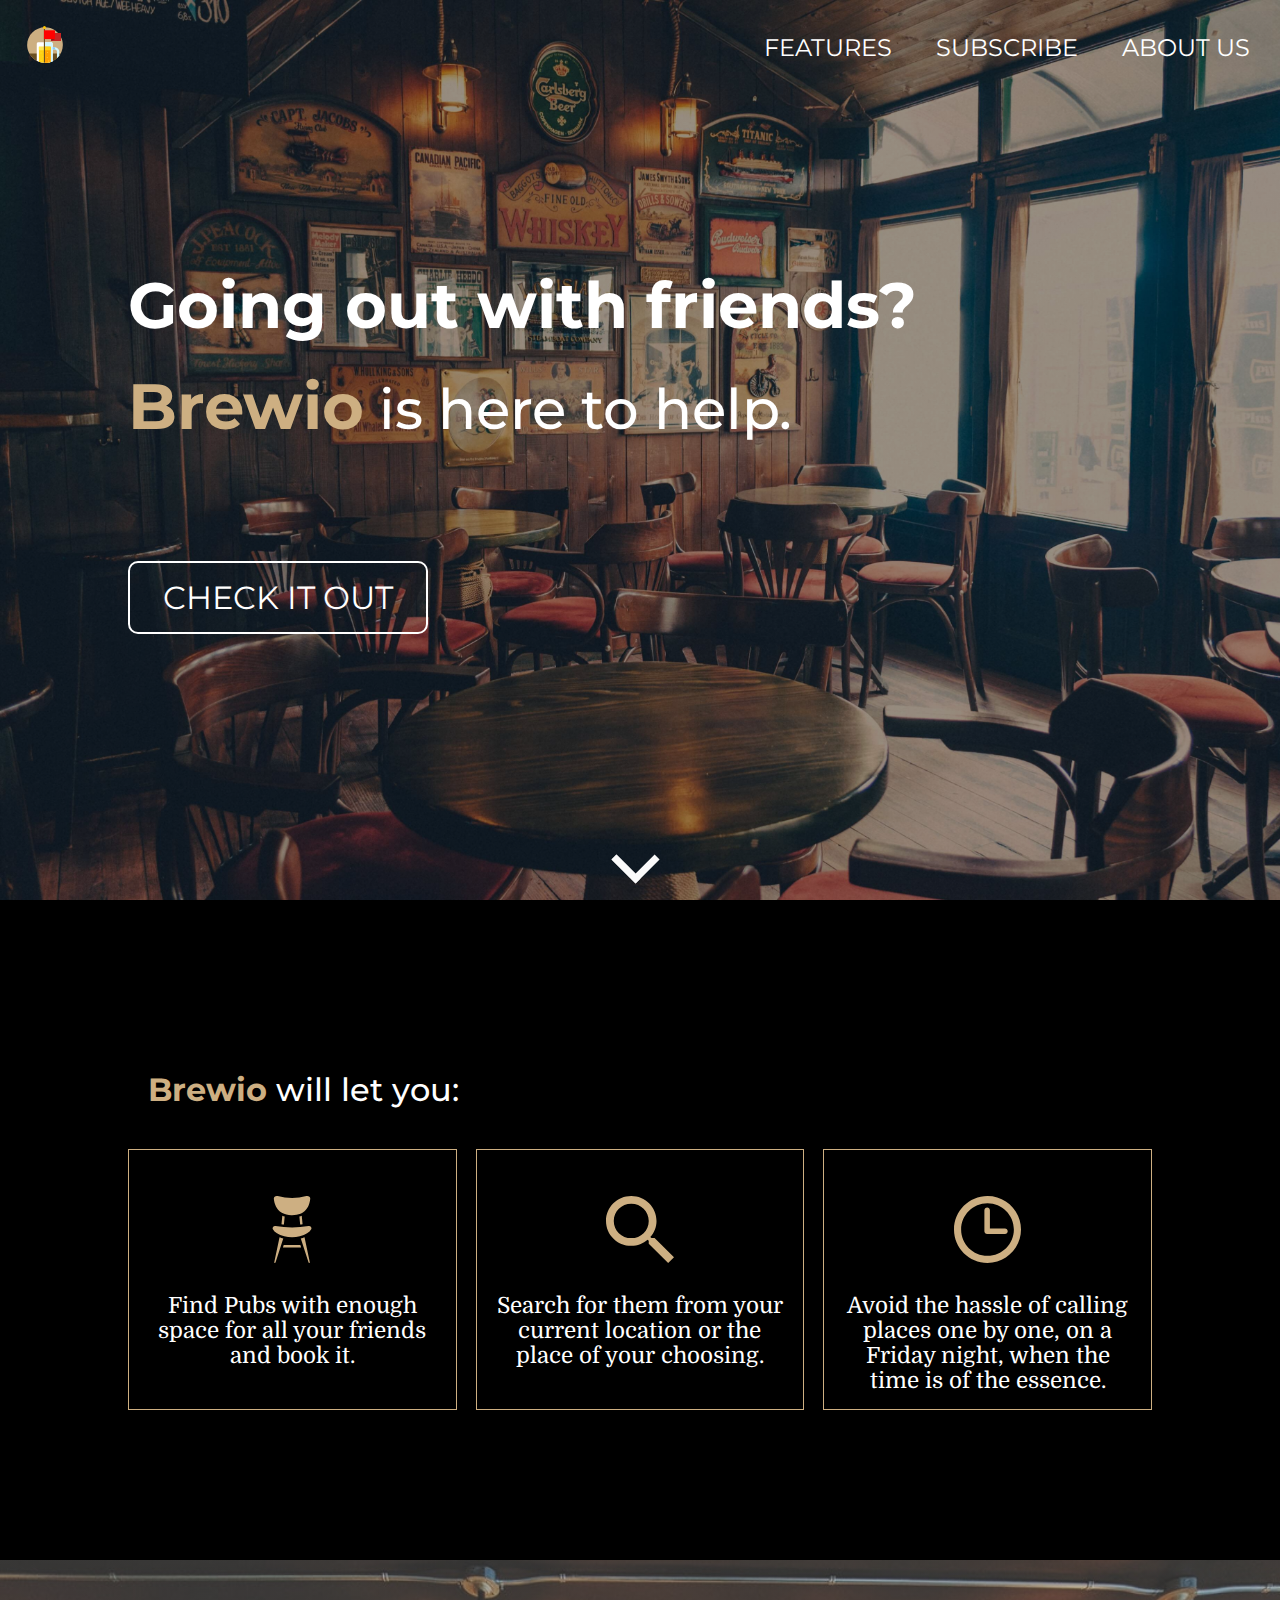
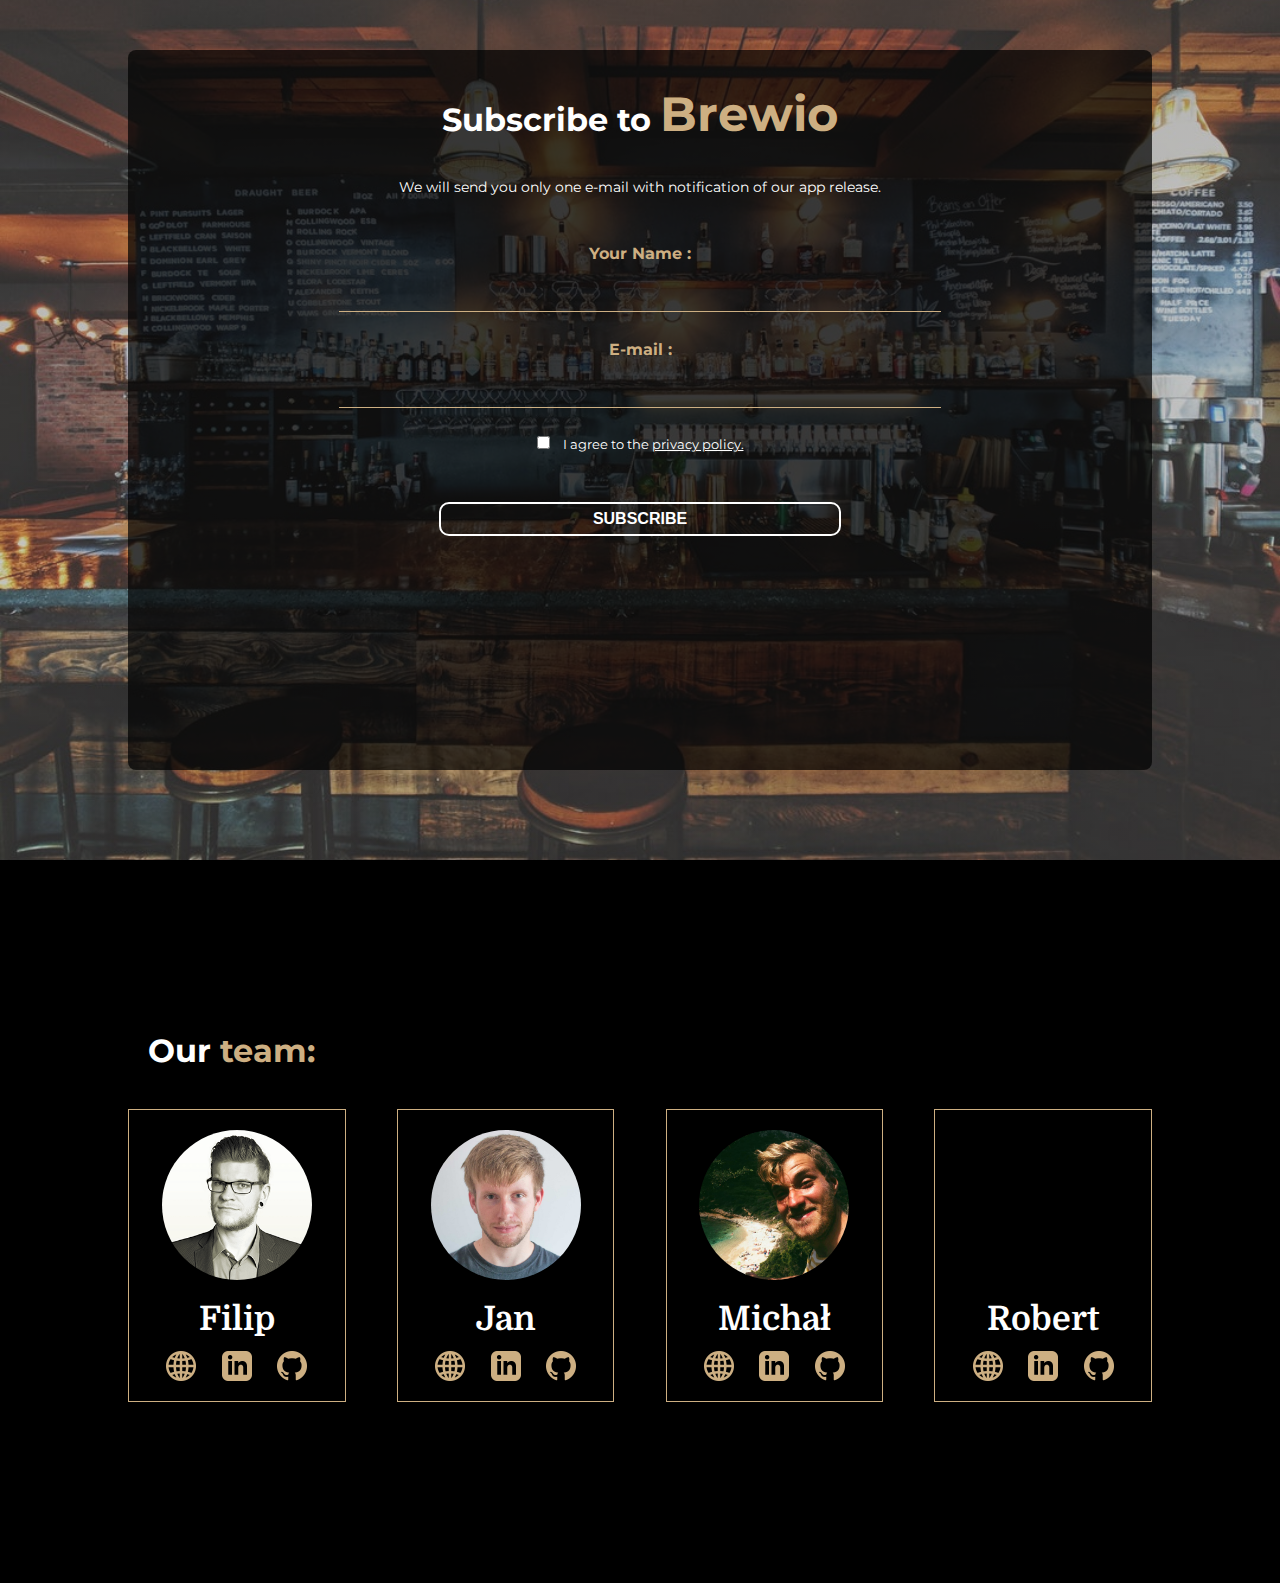
==== index.html @ 59bae487 "Merge pull request #21 from infoshareacademy/Game_start" ====
<!DOCTYPE html>
<html lang="pl">

<head>

   <meta charset="UTF-8">
   <meta name="viewport" content="width=device-width, initial-scale=1.0">
   <meta http-equiv="X-UA-Compatible" content="ie=edge">
   <link rel="stylesheet" href="features.css">
   <link rel="stylesheet" href="form.css">
   <link rel="stylesheet" type="text/css" href="team new.css">
   <link href="https://fonts.googleapis.com/css?family=Domine:400,700|Montserrat:400,600,500,700&amp;subset=latin-ext"
      rel="stylesheet">
   <link rel="stylesheet" href="header.css">
   <link rel="icon" href="img/favicon.png" sizes="16x16" type="image/png">
   <title>Brewio App website</title>
</head>

<body>
   <div class="container">
      <nav>
         <div>
            <img src="img/brewio.svg" alt="">
         </div>
         <ul class="navbar-items">
            <li><a href="#features">Features</a></li>
            <li><a href="#subscribe">Subscribe</a></li>
            <li><a href="#about-us">About us</a></li>
         </ul>
      </nav>

      <header>
         <div class="hero-text">
            <h1>Going out with friends?</h1>
            <h2><span class="font-color">Brewio</span> is here to help.</h2>
            <a href="#subscribe">CHECK IT OUT</a>
            <div>
               <a href="#features" class="arrow"></a>
            </div>
         </div>
      </header>
      <div class="features" id="features">
         <h2 class="fh2">
            <p>Brewio</p> will let you:
         </h2>
         <p class="fpar">
            <img class="ficon" src="img/chair.svg">
            Find Pubs with enough space for all your friends and book it.
         </p>
         <p class="fpar">
            <img class="ficon" src="img/searching-magnifying-glass.svg">
            Search for them from your current location or the place of your choosing.
         </p>
         <p class="fpar">
            <img class="ficon" src="img/clock-circular-outline.svg">
            Avoid the hassle of calling places one by one, on a Friday night, when the time is of the essence.
         </p>
      </div>

      <div class="form_container" id="subscribe">
         <div class="form_container--field">
           
            <h3>Subscribe to <span>Brewio</span> </h3>
            <p class="notification_info">We will send you only one e-mail with notification of our app release.</p>
            <form class="form" action="" class="subscribe_form">
               <label class="label_fill" for="subscriber_name">Your Name :</label>
               <br>
               <input class="input_fill" type="text" name="user_name" id="user_name">
               <br>
               <label class="label_fill" for=" user_email">E-mail :</label>
               <br>
               <input class="input_fill" type="email" name="user_email" id="email" required>
               <br>
               <label class="checkbox_label"><input required type="checkbox" class="checkbox" name="user_agreement" id="user_agreement">
                  I agree
                  to the
                  <a href="https://www.freeprivacypolicy.com/privacy/view/16cb016e882e8cc6f31587582382a769" class="privacy_link"
                     target="_blank">privacy policy.</a> </label>
               <br>
               <input class="subscribe_button" type="submit" value="Subscribe">
            </form>
     
         </div>
      </div>
      <div class="team" id="about-us">
         <h2 class="team-title">Our <span>team:</span></h2>

         <div class="team_profile team_profile-1">
            <img src="./img/45480039.png" class="tprofilephoto" alt="Profile photo 1">
            <h2>Filip</h2>
            <a href="https://finnfinito.github.io/finnfinito.github.io/"><img class="webpage" src="./img/WEB.png" alt="My Website"></a>
            <a href="https://www.linkedin.com/in/filip-chamier-cieminski/"><img class="linkedin" src="./img/LIN.png"
                  alt="My LinkedIn"></a>
            <a href="https://github.com/FinnFinito"><img class="github" src="./img/GIT.png" alt="My GitHub"></a>
         </div>

         <div class="team_profile team_profile-2">
            <img src="./img/profileSQ.jpg" class="tprofilephoto" alt="Profile photo 2">
            <h2>Jan</h2>
            <a href="https://jan-grasewicz.github.io/"><img class="webpage" src="./img/WEB.png" alt="My Website"></a>
            <a href="https://www.linkedin.com/in/jan-grasewicz/"><img class="linkedin" src="./img/LIN.png" alt="My LinkedIn"></a>
            <a href="https://github.com/jan-grasewicz"><img class="github" src="./img/GIT.png" alt="My GitHub"></a>
         </div>

         <div class="team_profile team_profile-3">
            <img src="./img/michal.jpg" class="tprofilephoto" alt="Profile photo 3">
            <h2>Michał</h2>
            <a href="https://mtrendel.github.io"><img class="webpage" src="./img/WEB.png" alt="My Website"></a>
            <a href="https://www.linkedin.com/in/micha%C5%82-trendel-4b00a7177/"><img class="linkedin" src="./img/LIN.png"
                  alt="My LinkedIn"></a>
            <a href="https://github.com/mtrendel"><img class="github" src="./img/GIT.png" alt="My GitHub"></a>
         </div>

         <div class="team_profile team_profile-4">
            <img src="./img/square_blank.png" class="tprofilephoto" alt="Profile photo 4">
            <h2>Robert</h2>
            <a href="https://robert-dopieralski.github.io/"><img class="webpage" src="./img/WEB.png" alt="My Website"></a>
            <a href="https://ar.linkedin.com/in/robert-dopieralski-0a8549177"><img class="linkedin" src="./img/LIN.png"
                  alt="My LinkedIn"></a>
            <a href="https://github.com/robert-dopieralski"><img class="github" src="./img/GIT.png" alt="My GitHub"></a>
         </div>

      </div>
   </div>

   </div>
   </div>
   <script src="script.js"></script>
</body>

</html>
---- features.css ----
* {
    box-sizing: border-box;
}

html body {
    background: black;
    color: white;
    margin: 0 auto;
}

.features {
    font-family: 'Montserrat', sans-serif;
    font-size: 20px;
    width: 80%;
    padding-top: 50px;
    padding-bottom: 150px;
    margin: 0 auto;

    display: grid;
    grid-template-rows: auto auto auto auto;
    grid-gap: 1.2rem;
    justify-items: center;
    align-items: center;
}

.fh2 {
    font-weight: 500;
    font-size: 2rem;
    padding: 2%;
    justify-self: left;
}

.fh2>p {
    font-weight: bold;
    color: #cdaf82;
    display: inline-block;
}

.fpar{
    background: black;
    font-family: 'Domine', serif;
    font-size: 1.4rem;
    padding: 5%;
    text-align: center;
    border: 1px solid #cdaf82;
    /* background: linear-gradient(#000,#000,#000,#000,#000,#cdaf8248); */
}

.ficon {
    display: block;
    width: 50px;
    height: auto;
    margin: 5% auto;
}

/* tablet */

@media (min-width:768px) and (max-width:1024px) {

    .features {
        padding-top: 150px;
        grid-template-columns: 1fr 1fr 1fr;
        grid-template-rows: auto auto;
    }

    .fh2{
        grid-column: 1/span 3;
    }

    .fpar {
        height: 100%;
    }

    .ficon {
        width: 22%;
        height: auto;
        margin: 10% auto;
    }
}
/* desktop */

@media (min-width:1025px) {

    .features {
        padding-top: 150px;
        grid-template-columns: 1fr 1fr 1fr;
        grid-template-rows: auto auto;
    }

    .fh2{
        grid-column: 1/span 3;
    }

    .fpar {
        height: 100%;
    }
    
    .ficon {
        width: 23%;
        height: auto;
        margin: 10% auto;
    }
}
---- form.css ----
/*brewio color -  #cdaf82 */

* {
  box-sizing: border-box;
  padding: 0;
  margin: 0;
}

body {
  font-family: 'Domine', serif;
  font-family: 'Montserrat', sans-serif;
  color: white;
}

.form_container {
  display: flex;
  justify-content: center;
  align-items: center;
  height: 100vh;
  width: 100%;
  background-image: linear-gradient(#6665656b, #75737354), url(./img/form_bg2.jpg);
  background-repeat: no-repeat;
  background-position: center;
  background-size: cover;
}

.form_container--field {
  width: 80%;
  height: 80%;
  padding: 20px;
  font-size: 14px;
  text-align: center;
  background-color: rgba(0, 0, 0, 0.7);
  border-radius: 8px;
}

.form_container--field h3 {
  margin: 0;
  font-weight: 700;
  font-size: 1.8rem;
}

.form_container--field span {
  padding-bottom: 20px;
  font-size: 2.5rem;
  font-weight: bold;
  color: #cdaf82;
}

.notification_info {
  margin: 15px 0 5px 0;
  font-size: .8rem;
}

.form_container--field label {
  display: inline-block;
  padding-top: 10px;
}

.label_fill {
  margin-top: 5px;
  font-size: .8rem;
  font-weight: bold;
  color: #cdaf82;
}

.input_fill {
  width: 85%;
  padding: 15px;
  outline: 0;
  border: none;
  border-bottom: 1px solid #cdaf82;
  font-size: 1rem;
  text-align: center;
  color: #fff;
  background-color: transparent;
}

.checkbox_label {
  display: inline-block;
  margin-top: 15px;
  font-size: 11px;
}

.checkbox {
  margin-right: 10px;
}

.privacy_link {
  color: white;
}

.subscribe_button {
  width: 80%;
  margin-top: 15px;
  padding: 10px 10px;
  border: 2px solid white;
  border-radius: 10px;
  font-size: 1rem;
  font-weight: bold;
  text-transform: uppercase;
  cursor: pointer;
  color: white;
  background-color: transparent;
  transition: background-color 0.5s;
}

.subscribe_button:hover {
  background-color: #cdaf82;
}

@media (orientation:landscape) {
  .form_container--field {
    padding: 10px
  }
  .form_container--field h3 {
    font-size: 1.3rem;
  }
  .form_container--field span {
    font-size: 2rem;
  }
  .notification_info {
    margin: 10px 0 5px 0;
    font-size: .75rem;
  }
  .form_container--field label {
    padding-top: 3px;
  }
  .label_fill {
    margin-top: 0;
  }
  .input_fill {
    width: 60%;
    padding: 5px;
    outline: 0;
    border: none;
    border-bottom: 1px solid #cdaf82;
    font-size: 1rem;
    text-align: center;
    color: #fff;
    background-color: transparent;
  }
  .checkbox_label {
    margin-top: 5px;
  }
  .subscribe_button {
    width: 50%;
    margin-top: 10px;
    padding: 6px 6px;
    font-size: 1rem;
  }
}

@media (min-width: 360px) and (orientation: portrait) {
  .subscribe_button {
    margin-top: 40px;
  }
  .checkbox_label {
    padding-top: 15px;
  }
  .notification_info {
    margin: 20px 5px;
  }
}

@media(min-width: 640px) and (orientation: landscape) {
  .notification_info {
    margin: 15px 5px;
  }
  .subscribe_button {
    margin-top: 15px;
  }
  .checkbox_label {
    margin-top: 6px;
  }
  .input_fill {
    margin-bottom: 5px;
  }
}

@media (min-width: 768px) {
  .form_container--field h3 {
    margin: 25px 0 25px 0;
    font-size: 2rem;
  }
  .form_container--field span {
    padding-bottom: 20px;
    font-size: 3rem;
    font-weight: bold;
    color: #cdaf82;
  }
  .notification_info {
    margin: 35px 0 25px 0;
    font-size: 0.9rem;
  }
  .label_fill {
    margin: 20px 0 20px 0;
    font-size: 1rem;
  }
  .checkbox_label {
    margin-top: 20px;
    margin-bottom: 10px;
    font-size: 0.8rem;
  }
  .subscribe_button {
    margin-top: 40px;
    font-size: 1rem;
  }
}

@media (min-width: 1280px) {
  .subscribe_button {
    width: 40%;
  }
}

@media (min-width: 1400px) {
  .form_container--field {
    margin: 0 auto;
    max-width: 1200px;
  }
  .input_fil .form_container--field h3 {
    margin-top: 50px;
    width: 40%;
  }
  .subscribe_button {
    width: 30%;
    font-size: 1.5rem;
  }
}
---- team new.css ----
* {
    box-sizing: border-box;
}

html body {
    background: black;
    color: white;
    margin: 0 auto;
}

.team {
    /* background: white; */
    font-size: 20px;
    width: 80%;
    height: 100%;
    padding-top: 50px;
    padding-bottom: 100px;
    margin: 0 auto;
    display: grid;
    grid-template-rows: auto auto auto auto auto;
    grid-gap:  1.2rem;
    justify-items: center;
    align-items: center;
}

.team-title{
    font-size: 2rem;
    justify-self: left;
    padding: 2%;
}

.team-title>span{
    color: #cdaf82;
}

.team_profile {
    background: black;
    font-family: 'Domine', serif;
    font-size: 1.4rem;
    padding: 5%;
    text-align: center;
    width: 100%;
    border: 1px solid #cdaf82;
    /* background: linear-gradient(#000,#000,#000,#000,#000,#cdaf8248); */
}

.tprofilephoto {
    border-radius: 500px;
    display: block;
    max-width: 150px;
    height: auto;
    margin: 5% auto;
    /* box-shadow: 0px 2px 10px #cdaf82 */
}

.team_profile>h2{
    padding: 5%;
}

.linkedin, .webpage, .github {
    display: inline;
    width: 30px;
    height: auto;
    margin: 2% 5%;
}

/* tablet */

@media (min-width:500px) and (max-width:1099px) {

    .team {
        grid-template-columns: auto auto;
        grid-template-rows: auto auto auto;
        grid-gap: 1.2rem;
        padding-top: 100px;
        padding-bottom: 100px;

    }
    .team-title{
        grid-column: 1/span 2;
        justify-self: left;
    }

    
    .tprofilephoto {
        max-width: 150px;
    }

    .linkedin, .webpage, .github {
        width: 30px;
        height: auto;
    }
}

/* desktop */

@media (min-width:1100px) {

    .team {
        grid-template-columns: 1fr 1fr 1fr 1fr;
        grid-template-rows: auto auto;
        grid-gap: 5%;
        padding-top: 150px;
        padding-bottom: 200px;
    }

    .team-title{
        grid-column: 1/span 4;
        justify-self: left;
    }

    .tprofilephoto {
        max-width: 150px;
    }

    .linkedin, .webpage, .github {
        width: 30px;
        height: auto;
    }
}
---- header.css ----
* {
    box-sizing: border-box;
    margin: 0;
    padding: 0;
}

html {
    scroll-behavior: smooth;
}

header {
    height: 100vh;
    background-image: linear-gradient(#00000069, #00000069), url(img/nikola-jovanovic-198375-unsplash.jpg);
    background-position: left;
    background-size: cover;
    position: relative;
}

nav {
    display: block;
    width: 100%;
    padding-top: 5px;
    padding-left: 5px;
    justify-content: space-between;
    align-items: center;
    background-color: rgba(0, 0, 0, 0.705);
    position: absolute;
    top: 0;
    z-index: 999999999;
}

nav.js__fixed{
    position: fixed;
}


nav>div img {
    width: 50px;
    padding: 5px;
}

nav>ul {
    display: none;
    top: 0;
    list-style: none;
}

nav:hover ul {
    display: block;
}

nav>ul>li {
    text-align: center;
    display: block;
    padding: 10px;
    border-top: 2px solid black;
}

.navbar-items>li>a {
    text-decoration: none;
    font-size: 1rem;
    color: white;
    text-transform: uppercase;
    font-family: 'Montserrat'
}

.navbar-items>li:last-child{
    padding-bottom: 20px;
}

.navbar-items>li:last-of-type{
    border-bottom: 1px solid #cdaf82;
}


/* arrow */

.arrow {
    width: 3vmin;
    height: 3vmin;
    box-sizing: border-box;
    position: absolute;
    left: calc(50% - 1.5vmin);
    right: 50%;
    bottom: 27px;
    transform: rotate(135deg);
}

.arrow::before {
    content: '';
    width: 100%;
    height: 100%;
    border-width: .8vmin .8vmin 0 0;
    border-style: solid;
    border-color: #fafafa;
    transition: .2s ease;
    display: block;
    transform-origin: 100% 0;
}

.arrow:after {
    content: '';
    float: left;
    position: relative;
    top: -100%;
    width: 100%;
    height: 100%;
    border-width: 0 .8vmin 0 0;
    border-style: solid;
    border-color: #fafafa;
    transform-origin: 100% 0;
    transition: .2s ease;
}

.arrow:hover::after {
    transform: rotate(45deg);
    border-color: #cdaf82;
    height: 120%;
}

.arrow:hover::before {
    border-color: #cdaf82;
    transform: scale(0.8);
}


/* arrow */

.icon {
    height: auto;
    position: absolute;
    color: white;
    bottom: 0;
    left: 0;
    right: 0;
    text-align: center;
}

.icon>img {
    width: 40px;
}

.hero-text {
    display: flex;
    flex-direction: column;
    height: 100vh;
    justify-content: center;
    padding-left: 10%;
}

.hero-text>h1,
.hero-text>h2,
.hero-text>a {
    font-family: 'Montserrat', sans-serif;
    color: white;
}

.hero-text>h1 {
    font-size: 2rem;
    font-weight: 700;
    margin-bottom: 2%;
}

.font-color {
    font-size: 2rem;
    font-weight: 700;
    color: #cdaf82;
}

.hero-text>h2 {
    font-size: 1.5rem;
    font-weight: 500;
    margin-right: 2%;
}

.hero-text>a {
    font-size: 1rem;
    border: 2px solid white;
    border-radius: 10px;
    margin-top: 10%;
    width: 200px;
    padding-top: 15px;
    padding-bottom: 15px;
    padding-left: 1%;
    padding-right: 1%;
    text-decoration: none;
    text-align: center;
    transition: background-color 0.5s;
}

.hero-text>a:hover {
    background-color: #cdaf82;
}

@media (min-width: 768px) {
    .hero-text>h1 {
        font-size: 2.5rem;
    }
    .font-color {
        font-size: 2.5rem;
    }
    .hero-text>a {
        font-size: 1.5rem;
    }
    .hero-text>h2 {
        font-size: 2rem;
    }
    nav {
        display: flex;
        justify-content: space-between;
        align-items: center;
        width: 100%;
        padding: 20px;
        background-color: rgba(255, 255, 255, 0);
    }
    .js__fixed{
        background-color: rgba(0, 0, 0, 0.883);
    }
    
    .navbar-items>li>a {
        padding-bottom: 10px;
        position: relative;
        font-size: 1.2rem;
    }
    nav>ul>li {
        border: none;
        display: inline-block;
        margin-left: 20px;
    }
    nav>ul {
        width: auto;
        display: inline-block;
    }
    .navbar-items>li>a:before {
        content: "";
        position: absolute;
        width: 100%;
        height: 3px;
        bottom: 0;
        left: 0;
        background: #cdaf82;
        visibility: hidden;
        border-radius: 5px;
        transform: scaleX(0);
        transition: .25s linear;
    }
    .navbar-items>li>a:hover:before,
    .navbar-items>li>a:focus:before {
        visibility: visible;
        transform: scaleX(1);
    }
    .navbar-items>li:last-child{
        padding-bottom: 0;
    }
    
    .navbar-items>li:last-of-type{
        border: none;
    }
}

@media (min-width: 1024px) {
    .hero-text>h1 {
        font-size: 3rem;
    }
    .font-color {
        font-size: 3rem;
    }
    .hero-text>a {
        font-size: 2rem;
        width: 300px;
    }
    .hero-text>h2 {
        font-size: 2.5rem;
    }
    nav {
        display: flex;
        justify-content: space-between;
        align-items: center;
        width: 100%;
        padding: 20px;
        background-color: rgba(255, 255, 255, 0);
    }
    .js__fixed{
        background-color: rgba(0, 0, 0, 0.883);
    }

    .navbar-items>li>a {
        padding-bottom: 10px;
        position: relative;
        font-size: 1.2rem;
    }
    nav>ul>li {
        border: none;
        display: inline-block;
        margin-left: 20px;
    }
    nav>ul {
        width: auto;
        display: inline-block;
    }
    .navbar-items>li>a:before {
        content: "";
        position: absolute;
        width: 100%;
        height: 3px;
        bottom: 0;
        left: 0;
        background: #cdaf82;
        visibility: hidden;
        border-radius: 5px;
        transform: scaleX(0);
        transition: .25s linear;
    }
    .navbar-items>li>a:hover:before,
    .navbar-items>li>a:focus:before {
        visibility: visible;
        transform: scaleX(1);
    }
    .navbar-items>li:last-child{
        padding-bottom: 0;
    }
    
    .navbar-items>li:last-of-type{
        border: none;
    }
}

@media (min-width: 1280px) {
    .hero-text>h1 {
        font-size: 4rem;
    }
    .font-color {
        font-size: 4rem;
    }
    .hero-text>a {
        font-size: 2rem;
        width: 300px;
    }
    .hero-text>h2 {
        font-size: 3.5rem;
    }
    nav {
        display: flex;
        justify-content: space-between;
        align-items: center;
        width: 100%;
        padding: 20px;
        background-color: rgba(255, 255, 255, 0);
    }
    .js__fixed{
        background-color: rgba(0, 0, 0, 0.883);
    }
    
    .navbar-items>li>a {
        padding-bottom: 10px;
        position: relative;
        font-size: 1.5rem;
    }
    nav>ul>li {
        border: none;
        display: inline-block;
        margin-left: 20px;
    }
    nav>ul {
        width: auto;
        display: inline-block;
    }
    .navbar-items>li>a:before {
        content: "";
        position: absolute;
        width: 100%;
        height: 3px;
        bottom: 0;
        left: 0;
        background: #cdaf82;
        visibility: hidden;
        border-radius: 5px;
        transform: scaleX(0);
        transition: .25s linear;
    }
    .navbar-items>li>a:hover:before,
    .navbar-items>li>a:focus:before {
        visibility: visible;
        transform: scaleX(1);
    }
    .navbar-items>li:last-child{
        padding-bottom: 0;
    }
    
    .navbar-items>li:last-of-type{
        border: none;
    }
}
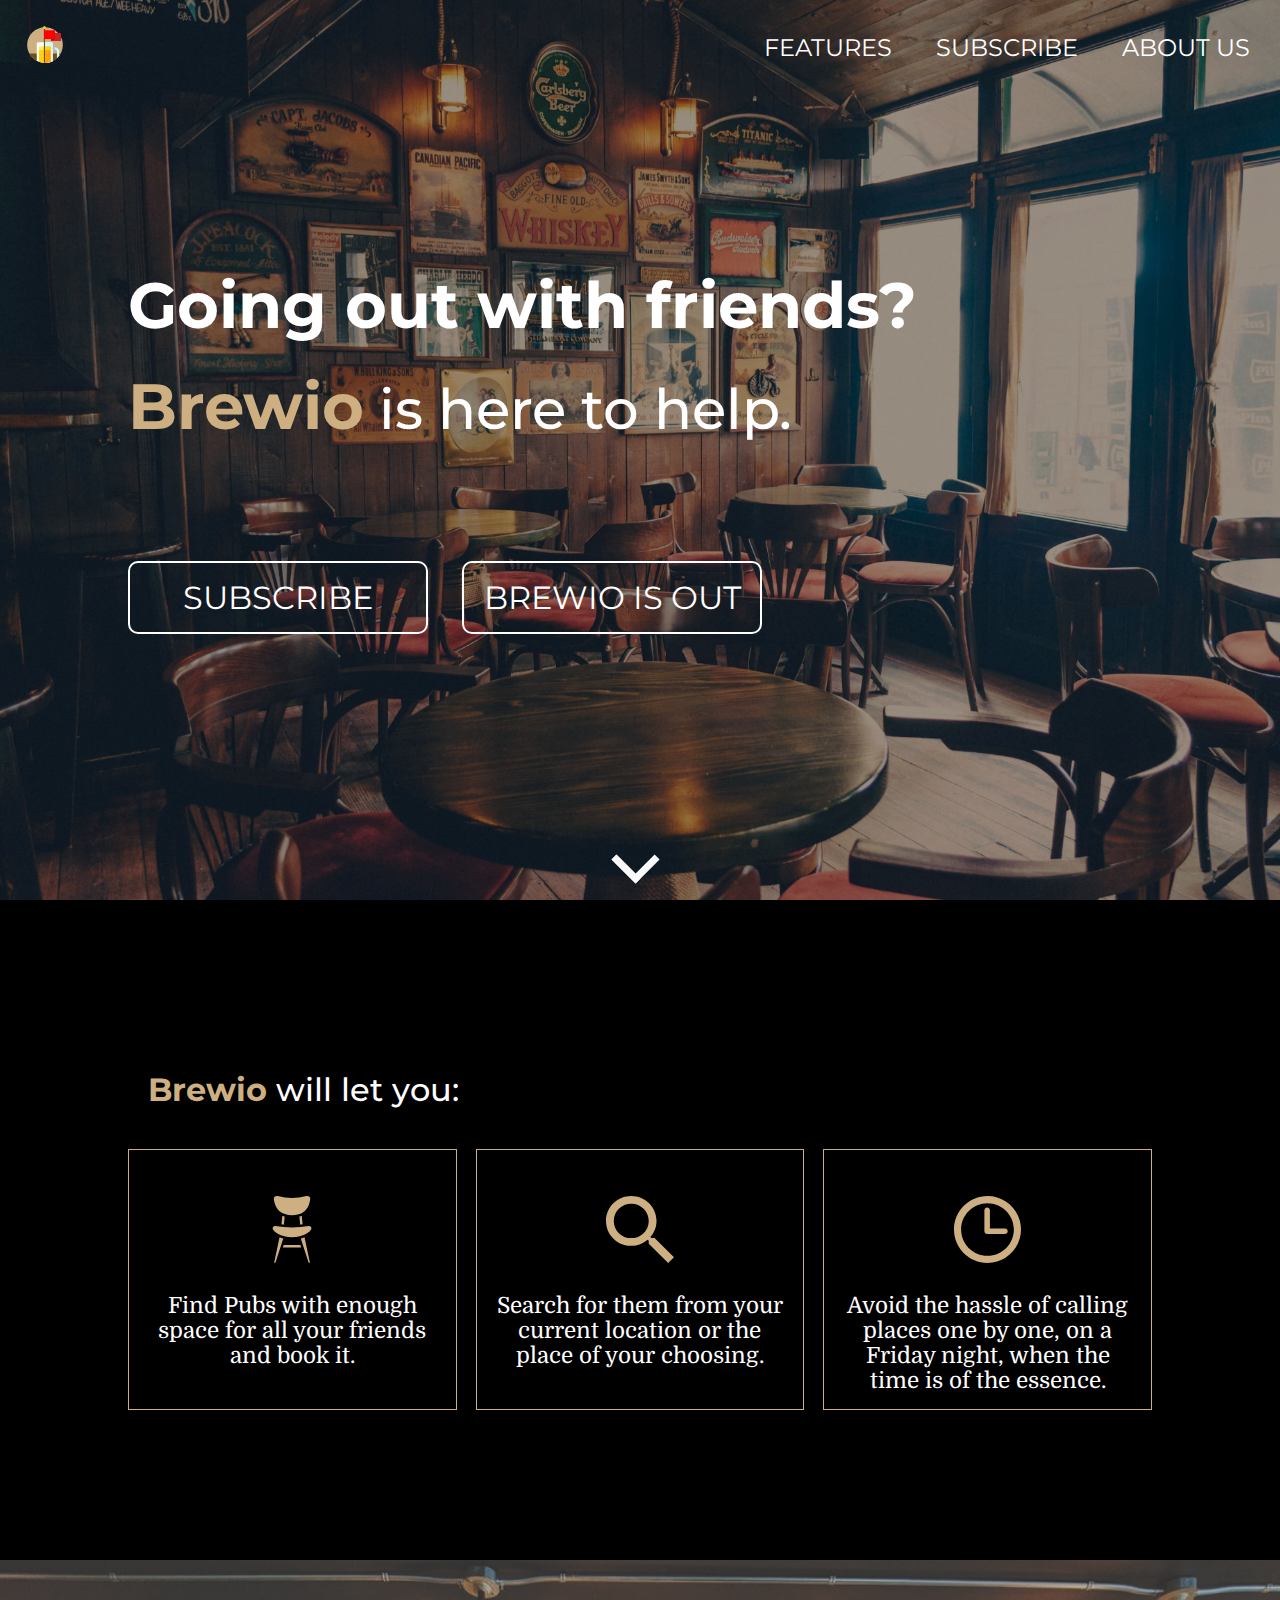
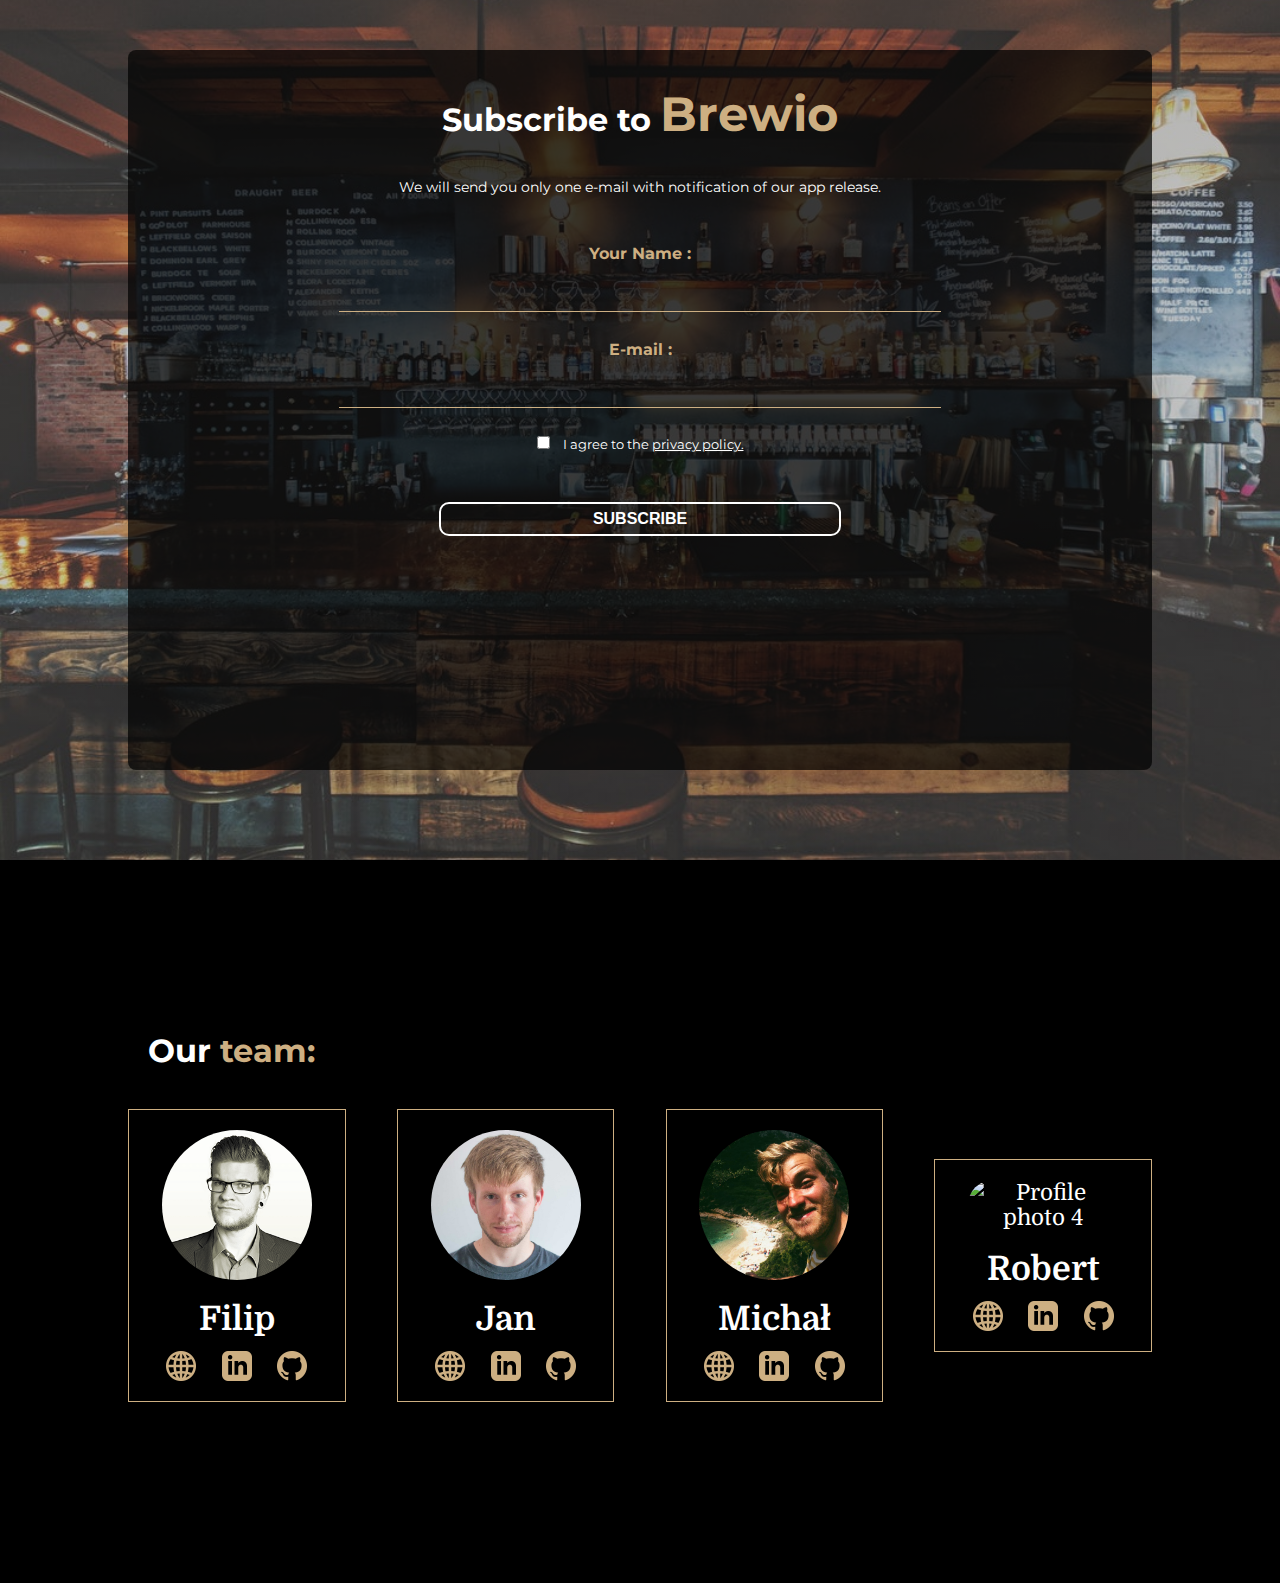
==== commit 8d7063b3: "added new button with brewio app link" ====
--- a/index.html
+++ b/index.html
@@ -3,129 +3,150 @@
 
 <head>
 
-   <meta charset="UTF-8">
-   <meta name="viewport" content="width=device-width, initial-scale=1.0">
-   <meta http-equiv="X-UA-Compatible" content="ie=edge">
-   <link rel="stylesheet" href="features.css">
-   <link rel="stylesheet" href="form.css">
-   <link rel="stylesheet" type="text/css" href="team new.css">
-   <link href="https://fonts.googleapis.com/css?family=Domine:400,700|Montserrat:400,600,500,700&amp;subset=latin-ext"
-      rel="stylesheet">
-   <link rel="stylesheet" href="header.css">
-   <link rel="icon" href="img/favicon.png" sizes="16x16" type="image/png">
-   <title>Brewio App website</title>
+    <meta charset="UTF-8">
+    <meta name="viewport" content="width=device-width, initial-scale=1.0">
+    <meta http-equiv="X-UA-Compatible" content="ie=edge">
+    <link rel="stylesheet" href="features.css">
+    <link rel="stylesheet" href="form.css">
+    <link rel="stylesheet" type="text/css" href="team new.css">
+    <link rel="stylesheet" href="popup.css">
+    <link href="https://fonts.googleapis.com/css?family=Domine:400,700|Montserrat:400,600,500,700&amp;subset=latin-ext"
+        rel="stylesheet">
+    <link rel="stylesheet" href="header.css">
+    <link rel="icon" href="img/favicon.png" sizes="16x16" type="image/png">
+    <title>Brewio App website</title>
 </head>
 
 <body>
-   <div class="container">
-      <nav>
-         <div>
-            <img src="img/brewio.svg" alt="">
-         </div>
-         <ul class="navbar-items">
-            <li><a href="#features">Features</a></li>
-            <li><a href="#subscribe">Subscribe</a></li>
-            <li><a href="#about-us">About us</a></li>
-         </ul>
-      </nav>
+    <div class="container">
+        <nav>
+            <div>
+                <img src="img/brewio.svg" alt="">
+            </div>
+            <ul class="navbar-items">
+                <li><a href="#features">Features</a></li>
+                <li><a href="#subscribe">Subscribe</a></li>
+                <li><a href="#about-us">About us</a></li>
+            </ul>
+        </nav>
 
-      <header>
-         <div class="hero-text">
-            <h1>Going out with friends?</h1>
-            <h2><span class="font-color">Brewio</span> is here to help.</h2>
-            <a href="#subscribe">CHECK IT OUT</a>
-            <div>
-               <a href="#features" class="arrow"></a>
+        <header>
+            <div class="hero-text">
+                <h1>Going out with friends?</h1>
+                <h2><span class="font-color">Brewio</span> is here to help.</h2>
+                <div class="hero-text-btns" >
+  <a href="#subscribe">SUBSCRIBE</a>
+                <a href="http://app.hs.jfdd11.is-academy.pl/">BREWIO IS OUT</a>
+                </div>
+              
+                <div>
+                    <a href="#features" class="arrow"></a>
+                </div>
             </div>
-         </div>
-      </header>
-      <div class="features" id="features">
-         <h2 class="fh2">
-            <p>Brewio</p> will let you:
-         </h2>
-         <p class="fpar">
-            <img class="ficon" src="img/chair.svg">
-            Find Pubs with enough space for all your friends and book it.
-         </p>
-         <p class="fpar">
-            <img class="ficon" src="img/searching-magnifying-glass.svg">
-            Search for them from your current location or the place of your choosing.
-         </p>
-         <p class="fpar">
-            <img class="ficon" src="img/clock-circular-outline.svg">
-            Avoid the hassle of calling places one by one, on a Friday night, when the time is of the essence.
-         </p>
-      </div>
+        </header>
+        <div class="features" id="features">
+            <h2 class="fh2">
+                <p>Brewio</p> will let you:
+            </h2>
+            <p class="fpar">
+                <img class="ficon" src="img/chair.svg"> Find Pubs with enough space for all your friends and book it.
+            </p>
+            <p class="fpar">
+                <img class="ficon" src="img/searching-magnifying-glass.svg"> Search for them from your current location
+                or the place of your choosing.
+            </p>
+            <p class="fpar">
+                <img class="ficon" src="img/clock-circular-outline.svg"> Avoid the hassle of calling places one by one,
+                on a Friday night, when the time is of the essence.
+            </p>
+        </div>
 
-      <div class="form_container" id="subscribe">
-         <div class="form_container--field">
-           
-            <h3>Subscribe to <span>Brewio</span> </h3>
-            <p class="notification_info">We will send you only one e-mail with notification of our app release.</p>
-            <form class="form" action="" class="subscribe_form">
-               <label class="label_fill" for="subscriber_name">Your Name :</label>
-               <br>
-               <input class="input_fill" type="text" name="user_name" id="user_name">
-               <br>
-               <label class="label_fill" for=" user_email">E-mail :</label>
-               <br>
-               <input class="input_fill" type="email" name="user_email" id="email" required>
-               <br>
-               <label class="checkbox_label"><input required type="checkbox" class="checkbox" name="user_agreement" id="user_agreement">
-                  I agree
-                  to the
-                  <a href="https://www.freeprivacypolicy.com/privacy/view/16cb016e882e8cc6f31587582382a769" class="privacy_link"
-                     target="_blank">privacy policy.</a> </label>
-               <br>
-               <input class="subscribe_button" type="submit" value="Subscribe">
-            </form>
-     
-         </div>
-      </div>
-      <div class="team" id="about-us">
-         <h2 class="team-title">Our <span>team:</span></h2>
+        <div class="form_container" id="subscribe">
+            <div class="form_container--field">
 
-         <div class="team_profile team_profile-1">
-            <img src="./img/45480039.png" class="tprofilephoto" alt="Profile photo 1">
-            <h2>Filip</h2>
-            <a href="https://finnfinito.github.io/finnfinito.github.io/"><img class="webpage" src="./img/WEB.png" alt="My Website"></a>
-            <a href="https://www.linkedin.com/in/filip-chamier-cieminski/"><img class="linkedin" src="./img/LIN.png"
-                  alt="My LinkedIn"></a>
-            <a href="https://github.com/FinnFinito"><img class="github" src="./img/GIT.png" alt="My GitHub"></a>
-         </div>
+                <h3>Subscribe to <span>Brewio</span> </h3>
+                <p class="notification_info">We will send you only one e-mail with notification of our app release.</p>
+                <form id="contactForm" class="form" action="" class="subscribe_form">
+                    <label class="label_fill" for="name">Your Name :</label>
+                    <br>
+                    <input id="name" class="input_fill" type="text" name="name">
+                    <br>
+                    <label class="label_fill" for="email">E-mail :</label>
+                    <br>
+                    <input id="email" class="input_fill" type="email" name="email" required>
+                    <br>
+                    <label class="checkbox_label"><input required type="checkbox" class="checkbox" name="agreement"
+                            id="agreement">
+                        I agree
+                        to the
+                        <a href="https://www.freeprivacypolicy.com/privacy/view/16cb016e882e8cc6f31587582382a769"
+                            class="privacy_link" target="_blank">privacy policy.</a> </label>
+                    <br>
+                    <input class="subscribe_button" type="submit" value="Subscribe">
+                </form>
 
-         <div class="team_profile team_profile-2">
-            <img src="./img/profileSQ.jpg" class="tprofilephoto" alt="Profile photo 2">
-            <h2>Jan</h2>
-            <a href="https://jan-grasewicz.github.io/"><img class="webpage" src="./img/WEB.png" alt="My Website"></a>
-            <a href="https://www.linkedin.com/in/jan-grasewicz/"><img class="linkedin" src="./img/LIN.png" alt="My LinkedIn"></a>
-            <a href="https://github.com/jan-grasewicz"><img class="github" src="./img/GIT.png" alt="My GitHub"></a>
-         </div>
+            </div>
+        </div>
+        <div class="team" id="about-us">
+            <h2 class="team-title">Our <span>team:</span></h2>
 
-         <div class="team_profile team_profile-3">
-            <img src="./img/michal.jpg" class="tprofilephoto" alt="Profile photo 3">
-            <h2>Michał</h2>
-            <a href="https://mtrendel.github.io"><img class="webpage" src="./img/WEB.png" alt="My Website"></a>
-            <a href="https://www.linkedin.com/in/micha%C5%82-trendel-4b00a7177/"><img class="linkedin" src="./img/LIN.png"
-                  alt="My LinkedIn"></a>
-            <a href="https://github.com/mtrendel"><img class="github" src="./img/GIT.png" alt="My GitHub"></a>
-         </div>
+            <div class="team_profile team_profile-1">
+                <img src="./img/45480039.png" class="tprofilephoto" alt="Profile photo 1">
+                <h2>Filip</h2>
+                <a href="https://finnfinito.github.io/finnfinito.github.io/"><img class="webpage" src="./img/WEB.png"
+                        alt="My Website"></a>
+                <a href="https://www.linkedin.com/in/filip-chamier-cieminski/"><img class="linkedin" src="./img/LIN.png"
+                        alt="My LinkedIn"></a>
+                <a href="https://github.com/FinnFinito"><img class="github" src="./img/GIT.png" alt="My GitHub"></a>
+            </div>
 
-         <div class="team_profile team_profile-4">
-            <img src="./img/square_blank.png" class="tprofilephoto" alt="Profile photo 4">
-            <h2>Robert</h2>
-            <a href="https://robert-dopieralski.github.io/"><img class="webpage" src="./img/WEB.png" alt="My Website"></a>
-            <a href="https://ar.linkedin.com/in/robert-dopieralski-0a8549177"><img class="linkedin" src="./img/LIN.png"
-                  alt="My LinkedIn"></a>
-            <a href="https://github.com/robert-dopieralski"><img class="github" src="./img/GIT.png" alt="My GitHub"></a>
-         </div>
+            <div class="team_profile team_profile-2">
+                <img src="./img/profileSQ.jpg" class="tprofilephoto" alt="Profile photo 2">
+                <h2>Jan</h2>
+                <a href="https://jan-grasewicz.github.io/"><img class="webpage" src="./img/WEB.png"
+                        alt="My Website"></a>
+                <a href="https://www.linkedin.com/in/jan-grasewicz/"><img class="linkedin" src="./img/LIN.png"
+                        alt="My LinkedIn"></a>
+                <a href="https://github.com/jan-grasewicz"><img class="github" src="./img/GIT.png" alt="My GitHub"></a>
+            </div>
 
-      </div>
-   </div>
+            <div class="team_profile team_profile-3">
+                <img src="./img/michal.jpg" class="tprofilephoto" alt="Profile photo 3">
+                <h2>Michał</h2>
+                <a href="https://mtrendel.github.io"><img class="webpage" src="./img/WEB.png" alt="My Website"></a>
+                <a href="https://www.linkedin.com/in/micha%C5%82-trendel-4b00a7177/"><img class="linkedin"
+                        src="./img/LIN.png" alt="My LinkedIn"></a>
+                <a href="https://github.com/mtrendel"><img class="github" src="./img/GIT.png" alt="My GitHub"></a>
+            </div>
 
-   </div>
-   </div>
-   <script src="script.js"></script>
+            <div class="team_profile team_profile-4">
+                <img src="./img/SQ_RD.png" class="tprofilephoto" alt="Profile photo 4">
+                <h2>Robert</h2>
+                <a href="https://robert-dopieralski.github.io/"><img class="webpage" src="./img/WEB.png"
+                        alt="My Website"></a>
+                <a href="https://ar.linkedin.com/in/robert-dopieralski-0a8549177"><img class="linkedin"
+                        src="./img/LIN.png" alt="My LinkedIn"></a>
+                <a href="https://github.com/robert-dopieralski"><img class="github" src="./img/GIT.png"
+                        alt="My GitHub"></a>
+            </div>
+
+        </div>
+    </div>
+
+    </div>
+    </div>
+    <!-- <div class="popup">	
+        <div>	
+            <h2>	
+                Dziękujemy za zaufanie! W ramach podziękowania, przygotowaliśmy dla Ciebie małą niespodziankę. Wyjątkową piwną grę. Sprawdź!	
+            </h2>	
+            <a href="">	
+               Zagraj!	
+            </a>	
+        </div> -->
+    </div>
+    <script src="https://www.gstatic.com/firebasejs/5.8.2/firebase.js"></script>
+    <script src="script.js"></script>
 </body>
 
 </html>--- a/popup.css
+++ b/popup.css
@@ -0,0 +1,40 @@
+.popup {
+    position: fixed;
+    top: 50%;
+    left: 50%;
+    transform: translate(-50%, -50%);
+    padding: 150px;
+    border: solid 5px #cdaf82;
+    background-color: white;
+}
+
+.popup>div {
+    display: flex;
+    flex-direction: column;
+    align-items: center;
+}
+
+.popup>div h2 {
+    font-size: 1.rem;
+    color: black;
+    text-align: center;
+}
+
+.popup>div a {
+    font-size: 1rem;
+    border: 2px solid black;
+    border-radius: 10px;
+    margin-top: 10%;
+    width: 200px;
+    padding-top: 15px;
+    padding-bottom: 15px;
+    padding-left: 1%;
+    padding-right: 1%;
+    text-decoration: none;
+    text-align: center;
+    transition: background-color 0.5s;
+}
+
+.popup>div a:hover {
+    background-color: #cdaf82;
+}--- a/header.css
+++ b/header.css
@@ -1,393 +1,396 @@
 * {
-    box-sizing: border-box;
-    margin: 0;
-    padding: 0;
+  box-sizing: border-box;
+  margin: 0;
+  padding: 0;
 }
 
 html {
-    scroll-behavior: smooth;
+  scroll-behavior: smooth;
 }
 
 header {
-    height: 100vh;
-    background-image: linear-gradient(#00000069, #00000069), url(img/nikola-jovanovic-198375-unsplash.jpg);
-    background-position: left;
-    background-size: cover;
-    position: relative;
+  height: 100vh;
+  background-image: linear-gradient(#00000069, #00000069),
+    url(img/nikola-jovanovic-198375-unsplash.jpg);
+  background-position: left;
+  background-size: cover;
+  position: relative;
 }
 
 nav {
-    display: block;
-    width: 100%;
-    padding-top: 5px;
-    padding-left: 5px;
+  display: block;
+  width: 100%;
+  padding-top: 5px;
+  padding-left: 5px;
+  justify-content: space-between;
+  align-items: center;
+  background-color: rgba(0, 0, 0, 0.705);
+  position: absolute;
+  top: 0;
+  z-index: 999999999;
+}
+
+nav.js__fixed {
+  position: fixed;
+}
+
+nav > div img {
+  width: 50px;
+  padding: 5px;
+}
+
+nav > ul {
+  display: none;
+  top: 0;
+  list-style: none;
+}
+
+nav:hover ul {
+  display: block;
+}
+
+nav > ul > li {
+  text-align: center;
+  display: block;
+  padding: 10px;
+  border-top: 2px solid black;
+}
+
+.navbar-items > li > a {
+  text-decoration: none;
+  font-size: 1rem;
+  color: white;
+  text-transform: uppercase;
+  font-family: "Montserrat";
+}
+
+.navbar-items > li:last-child {
+  padding-bottom: 20px;
+}
+
+.navbar-items > li:last-of-type {
+  border-bottom: 1px solid #cdaf82;
+}
+
+/* arrow */
+
+.arrow {
+  width: 3vmin;
+  height: 3vmin;
+  box-sizing: border-box;
+  position: absolute;
+  left: calc(50% - 1.5vmin);
+  right: 50%;
+  bottom: 27px;
+  transform: rotate(135deg);
+}
+
+.arrow::before {
+  content: "";
+  width: 100%;
+  height: 100%;
+  border-width: 0.8vmin 0.8vmin 0 0;
+  border-style: solid;
+  border-color: #fafafa;
+  transition: 0.2s ease;
+  display: block;
+  transform-origin: 100% 0;
+}
+
+.arrow:after {
+  content: "";
+  float: left;
+  position: relative;
+  top: -100%;
+  width: 100%;
+  height: 100%;
+  border-width: 0 0.8vmin 0 0;
+  border-style: solid;
+  border-color: #fafafa;
+  transform-origin: 100% 0;
+  transition: 0.2s ease;
+}
+
+.arrow:hover::after {
+  transform: rotate(45deg);
+  border-color: #cdaf82;
+  height: 120%;
+}
+
+.arrow:hover::before {
+  border-color: #cdaf82;
+  transform: scale(0.8);
+}
+
+/* arrow */
+
+.icon {
+  height: auto;
+  position: absolute;
+  color: white;
+  bottom: 0;
+  left: 0;
+  right: 0;
+  text-align: center;
+}
+
+.icon > img {
+  width: 40px;
+}
+
+.hero-text {
+  display: flex;
+  flex-direction: column;
+  height: 100vh;
+  justify-content: center;
+  padding-left: 10%;
+}
+
+.hero-text > h1,
+.hero-text > h2,
+.hero-text > a {
+  font-family: "Montserrat", sans-serif;
+  color: white;
+}
+
+.hero-text > h1 {
+  font-size: 2rem;
+  font-weight: 700;
+  margin-bottom: 2%;
+}
+
+.font-color {
+  font-size: 2rem;
+  font-weight: 700;
+  color: #cdaf82;
+}
+
+.hero-text > h2 {
+  font-size: 1.5rem;
+  font-weight: 500;
+  margin-right: 2%;
+}
+
+.hero-text-btns > a {
+  display: inline-block;
+  font-size: 1rem;
+  border: 2px solid white;
+  border-radius: 10px;
+  margin-top: 10%;
+  width: 200px;
+  color: white;
+  padding-top: 15px;
+  padding-bottom: 15px;
+  padding-left: 1%;
+  padding-right: 1%;
+  text-decoration: none;
+  text-align: center;
+  transition: background-color 0.5s;
+}
+
+.hero-text-btns > a:hover {
+  background-color: #cdaf82;
+}
+
+@media (min-width: 768px) {
+  .hero-text > h1 {
+    font-size: 2.5rem;
+  }
+  .font-color {
+    font-size: 2.5rem;
+  }
+
+  .hero-text-btns > a:last-of-type {
+    margin-left: 30px;
+  }
+
+  .hero-text > h2 {
+    font-size: 2rem;
+  }
+  nav {
+    display: flex;
     justify-content: space-between;
     align-items: center;
-    background-color: rgba(0, 0, 0, 0.705);
+    width: 100%;
+    padding: 20px;
+    background-color: rgba(255, 255, 255, 0);
+  }
+  .js__fixed {
+    background-color: rgba(0, 0, 0, 0.883);
+  }
+
+  .navbar-items > li > a {
+    padding-bottom: 10px;
+    position: relative;
+    font-size: 1.2rem;
+  }
+  nav > ul > li {
+    border: none;
+    display: inline-block;
+    margin-left: 20px;
+  }
+  nav > ul {
+    width: auto;
+    display: inline-block;
+  }
+  .navbar-items > li > a:before {
+    content: "";
     position: absolute;
-    top: 0;
-    z-index: 999999999;
-}
-
-nav.js__fixed{
-    position: fixed;
-}
-
-
-nav>div img {
-    width: 50px;
-    padding: 5px;
-}
-
-nav>ul {
-    display: none;
-    top: 0;
-    list-style: none;
-}
-
-nav:hover ul {
-    display: block;
-}
-
-nav>ul>li {
-    text-align: center;
-    display: block;
-    padding: 10px;
-    border-top: 2px solid black;
-}
-
-.navbar-items>li>a {
-    text-decoration: none;
-    font-size: 1rem;
-    color: white;
-    text-transform: uppercase;
-    font-family: 'Montserrat'
-}
-
-.navbar-items>li:last-child{
-    padding-bottom: 20px;
-}
-
-.navbar-items>li:last-of-type{
-    border-bottom: 1px solid #cdaf82;
-}
-
-
-/* arrow */
-
-.arrow {
-    width: 3vmin;
-    height: 3vmin;
-    box-sizing: border-box;
-    position: absolute;
-    left: calc(50% - 1.5vmin);
-    right: 50%;
-    bottom: 27px;
-    transform: rotate(135deg);
-}
-
-.arrow::before {
-    content: '';
-    width: 100%;
-    height: 100%;
-    border-width: .8vmin .8vmin 0 0;
-    border-style: solid;
-    border-color: #fafafa;
-    transition: .2s ease;
-    display: block;
-    transform-origin: 100% 0;
-}
-
-.arrow:after {
-    content: '';
-    float: left;
-    position: relative;
-    top: -100%;
-    width: 100%;
-    height: 100%;
-    border-width: 0 .8vmin 0 0;
-    border-style: solid;
-    border-color: #fafafa;
-    transform-origin: 100% 0;
-    transition: .2s ease;
-}
-
-.arrow:hover::after {
-    transform: rotate(45deg);
-    border-color: #cdaf82;
-    height: 120%;
-}
-
-.arrow:hover::before {
-    border-color: #cdaf82;
-    transform: scale(0.8);
-}
-
-
-/* arrow */
-
-.icon {
-    height: auto;
-    position: absolute;
-    color: white;
+    width: 100%;
+    height: 3px;
     bottom: 0;
     left: 0;
-    right: 0;
-    text-align: center;
-}
-
-.icon>img {
-    width: 40px;
-}
-
-.hero-text {
+    background: #cdaf82;
+    visibility: hidden;
+    border-radius: 5px;
+    transform: scaleX(0);
+    transition: 0.25s linear;
+  }
+  .navbar-items > li > a:hover:before,
+  .navbar-items > li > a:focus:before {
+    visibility: visible;
+    transform: scaleX(1);
+  }
+  .navbar-items > li:last-child {
+    padding-bottom: 0;
+  }
+
+  .navbar-items > li:last-of-type {
+    border: none;
+  }
+}
+
+@media (min-width: 1024px) {
+  .hero-text > h1 {
+    font-size: 3rem;
+  }
+  .font-color {
+    font-size: 3rem;
+  }
+  .hero-text-btns > a {
+    font-size: 2rem;
+    width: 300px;
+  }
+  .hero-text > h2 {
+    font-size: 2.5rem;
+  }
+
+  nav {
     display: flex;
-    flex-direction: column;
-    height: 100vh;
-    justify-content: center;
-    padding-left: 10%;
-}
-
-.hero-text>h1,
-.hero-text>h2,
-.hero-text>a {
-    font-family: 'Montserrat', sans-serif;
-    color: white;
-}
-
-.hero-text>h1 {
+    justify-content: space-between;
+    align-items: center;
+    width: 100%;
+    padding: 20px;
+    background-color: rgba(255, 255, 255, 0);
+  }
+  .js__fixed {
+    background-color: rgba(0, 0, 0, 0.883);
+  }
+
+  .navbar-items > li > a {
+    padding-bottom: 10px;
+    position: relative;
+    font-size: 1.2rem;
+  }
+  nav > ul > li {
+    border: none;
+    display: inline-block;
+    margin-left: 20px;
+  }
+  nav > ul {
+    width: auto;
+    display: inline-block;
+  }
+  .navbar-items > li > a:before {
+    content: "";
+    position: absolute;
+    width: 100%;
+    height: 3px;
+    bottom: 0;
+    left: 0;
+    background: #cdaf82;
+    visibility: hidden;
+    border-radius: 5px;
+    transform: scaleX(0);
+    transition: 0.25s linear;
+  }
+  .navbar-items > li > a:hover:before,
+  .navbar-items > li > a:focus:before {
+    visibility: visible;
+    transform: scaleX(1);
+  }
+  .navbar-items > li:last-child {
+    padding-bottom: 0;
+  }
+
+  .navbar-items > li:last-of-type {
+    border: none;
+  }
+}
+
+@media (min-width: 1280px) {
+  .hero-text > h1 {
+    font-size: 4rem;
+  }
+  .font-color {
+    font-size: 4rem;
+  }
+  .hero-text-btns > a {
     font-size: 2rem;
-    font-weight: 700;
-    margin-bottom: 2%;
-}
-
-.font-color {
-    font-size: 2rem;
-    font-weight: 700;
-    color: #cdaf82;
-}
-
-.hero-text>h2 {
+    width: 300px;
+  }
+  .hero-text > h2 {
+    font-size: 3.5rem;
+  }
+  nav {
+    display: flex;
+    justify-content: space-between;
+    align-items: center;
+    width: 100%;
+    padding: 20px;
+    background-color: rgba(255, 255, 255, 0);
+  }
+  .js__fixed {
+    background-color: rgba(0, 0, 0, 0.883);
+  }
+
+  .navbar-items > li > a {
+    padding-bottom: 10px;
+    position: relative;
     font-size: 1.5rem;
-    font-weight: 500;
-    margin-right: 2%;
-}
-
-.hero-text>a {
-    font-size: 1rem;
-    border: 2px solid white;
-    border-radius: 10px;
-    margin-top: 10%;
-    width: 200px;
-    padding-top: 15px;
-    padding-bottom: 15px;
-    padding-left: 1%;
-    padding-right: 1%;
-    text-decoration: none;
-    text-align: center;
-    transition: background-color 0.5s;
-}
-
-.hero-text>a:hover {
-    background-color: #cdaf82;
-}
-
-@media (min-width: 768px) {
-    .hero-text>h1 {
-        font-size: 2.5rem;
-    }
-    .font-color {
-        font-size: 2.5rem;
-    }
-    .hero-text>a {
-        font-size: 1.5rem;
-    }
-    .hero-text>h2 {
-        font-size: 2rem;
-    }
-    nav {
-        display: flex;
-        justify-content: space-between;
-        align-items: center;
-        width: 100%;
-        padding: 20px;
-        background-color: rgba(255, 255, 255, 0);
-    }
-    .js__fixed{
-        background-color: rgba(0, 0, 0, 0.883);
-    }
-    
-    .navbar-items>li>a {
-        padding-bottom: 10px;
-        position: relative;
-        font-size: 1.2rem;
-    }
-    nav>ul>li {
-        border: none;
-        display: inline-block;
-        margin-left: 20px;
-    }
-    nav>ul {
-        width: auto;
-        display: inline-block;
-    }
-    .navbar-items>li>a:before {
-        content: "";
-        position: absolute;
-        width: 100%;
-        height: 3px;
-        bottom: 0;
-        left: 0;
-        background: #cdaf82;
-        visibility: hidden;
-        border-radius: 5px;
-        transform: scaleX(0);
-        transition: .25s linear;
-    }
-    .navbar-items>li>a:hover:before,
-    .navbar-items>li>a:focus:before {
-        visibility: visible;
-        transform: scaleX(1);
-    }
-    .navbar-items>li:last-child{
-        padding-bottom: 0;
-    }
-    
-    .navbar-items>li:last-of-type{
-        border: none;
-    }
-}
-
-@media (min-width: 1024px) {
-    .hero-text>h1 {
-        font-size: 3rem;
-    }
-    .font-color {
-        font-size: 3rem;
-    }
-    .hero-text>a {
-        font-size: 2rem;
-        width: 300px;
-    }
-    .hero-text>h2 {
-        font-size: 2.5rem;
-    }
-    nav {
-        display: flex;
-        justify-content: space-between;
-        align-items: center;
-        width: 100%;
-        padding: 20px;
-        background-color: rgba(255, 255, 255, 0);
-    }
-    .js__fixed{
-        background-color: rgba(0, 0, 0, 0.883);
-    }
-
-    .navbar-items>li>a {
-        padding-bottom: 10px;
-        position: relative;
-        font-size: 1.2rem;
-    }
-    nav>ul>li {
-        border: none;
-        display: inline-block;
-        margin-left: 20px;
-    }
-    nav>ul {
-        width: auto;
-        display: inline-block;
-    }
-    .navbar-items>li>a:before {
-        content: "";
-        position: absolute;
-        width: 100%;
-        height: 3px;
-        bottom: 0;
-        left: 0;
-        background: #cdaf82;
-        visibility: hidden;
-        border-radius: 5px;
-        transform: scaleX(0);
-        transition: .25s linear;
-    }
-    .navbar-items>li>a:hover:before,
-    .navbar-items>li>a:focus:before {
-        visibility: visible;
-        transform: scaleX(1);
-    }
-    .navbar-items>li:last-child{
-        padding-bottom: 0;
-    }
-    
-    .navbar-items>li:last-of-type{
-        border: none;
-    }
-}
-
-@media (min-width: 1280px) {
-    .hero-text>h1 {
-        font-size: 4rem;
-    }
-    .font-color {
-        font-size: 4rem;
-    }
-    .hero-text>a {
-        font-size: 2rem;
-        width: 300px;
-    }
-    .hero-text>h2 {
-        font-size: 3.5rem;
-    }
-    nav {
-        display: flex;
-        justify-content: space-between;
-        align-items: center;
-        width: 100%;
-        padding: 20px;
-        background-color: rgba(255, 255, 255, 0);
-    }
-    .js__fixed{
-        background-color: rgba(0, 0, 0, 0.883);
-    }
-    
-    .navbar-items>li>a {
-        padding-bottom: 10px;
-        position: relative;
-        font-size: 1.5rem;
-    }
-    nav>ul>li {
-        border: none;
-        display: inline-block;
-        margin-left: 20px;
-    }
-    nav>ul {
-        width: auto;
-        display: inline-block;
-    }
-    .navbar-items>li>a:before {
-        content: "";
-        position: absolute;
-        width: 100%;
-        height: 3px;
-        bottom: 0;
-        left: 0;
-        background: #cdaf82;
-        visibility: hidden;
-        border-radius: 5px;
-        transform: scaleX(0);
-        transition: .25s linear;
-    }
-    .navbar-items>li>a:hover:before,
-    .navbar-items>li>a:focus:before {
-        visibility: visible;
-        transform: scaleX(1);
-    }
-    .navbar-items>li:last-child{
-        padding-bottom: 0;
-    }
-    
-    .navbar-items>li:last-of-type{
-        border: none;
-    }
-}+  }
+  nav > ul > li {
+    border: none;
+    display: inline-block;
+    margin-left: 20px;
+  }
+  nav > ul {
+    width: auto;
+    display: inline-block;
+  }
+  .navbar-items > li > a:before {
+    content: "";
+    position: absolute;
+    width: 100%;
+    height: 3px;
+    bottom: 0;
+    left: 0;
+    background: #cdaf82;
+    visibility: hidden;
+    border-radius: 5px;
+    transform: scaleX(0);
+    transition: 0.25s linear;
+  }
+  .navbar-items > li > a:hover:before,
+  .navbar-items > li > a:focus:before {
+    visibility: visible;
+    transform: scaleX(1);
+  }
+  .navbar-items > li:last-child {
+    padding-bottom: 0;
+  }
+
+  .navbar-items > li:last-of-type {
+    border: none;
+  }
+}
